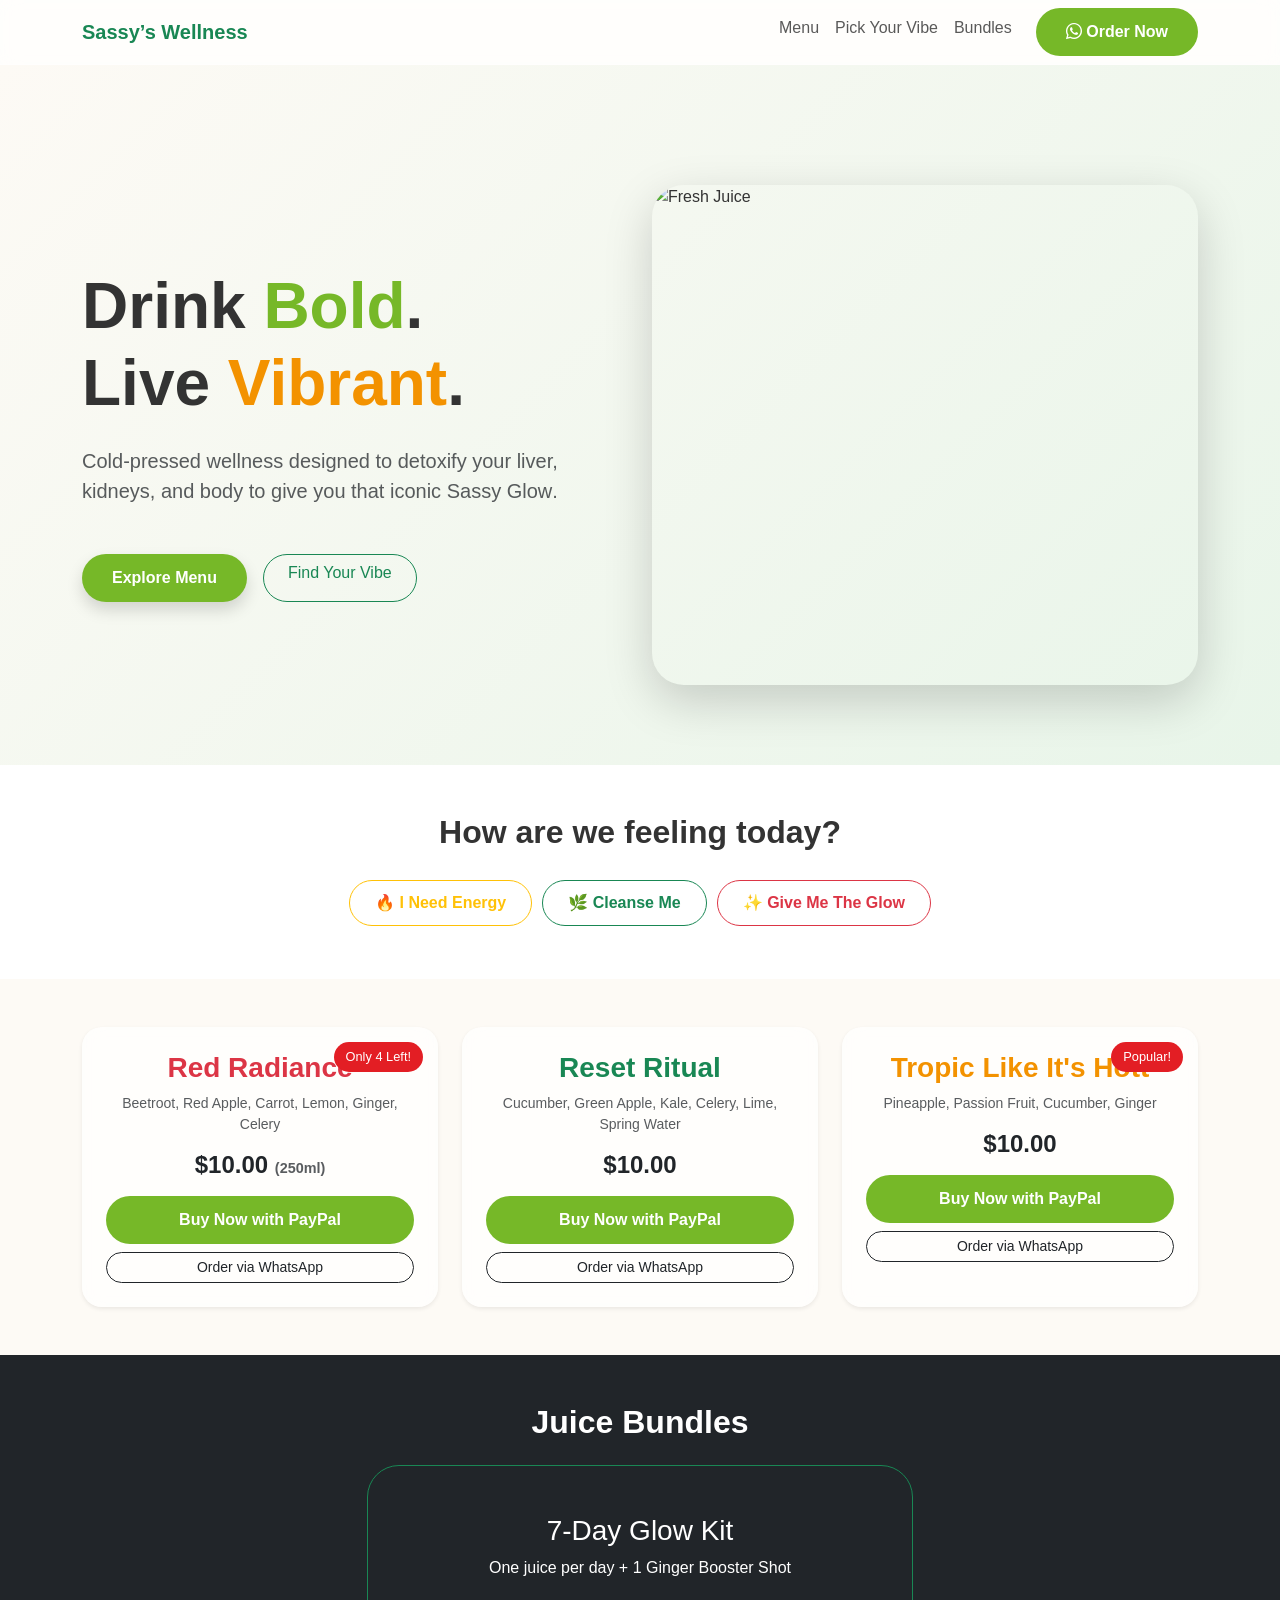
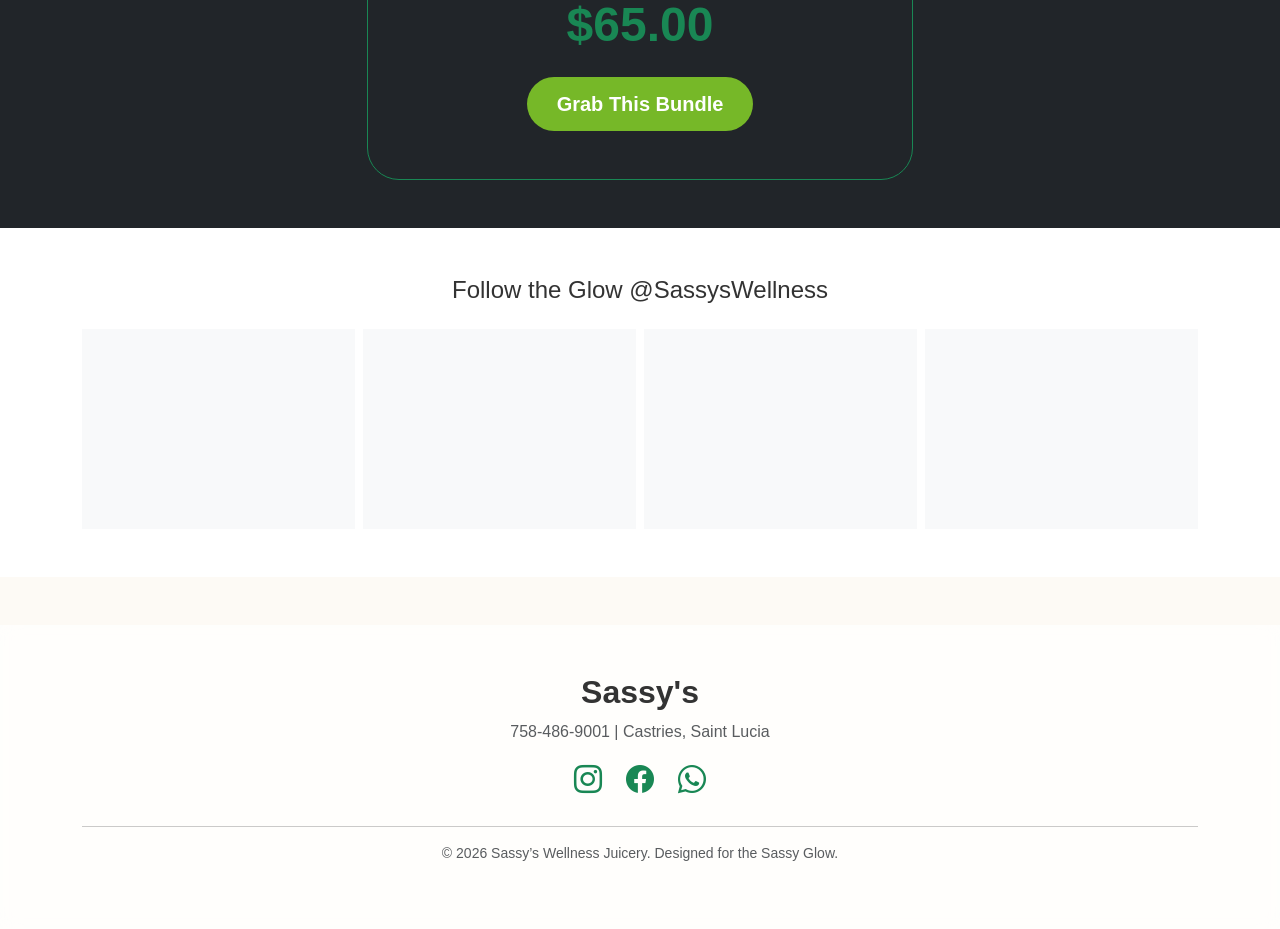
==== index2.html @ 605504d8 "Create index2.html" ====
<!DOCTYPE html>
<html lang="en">
<head>
    <meta charset="UTF-8">
    <meta name="viewport" content="width=device-width, initial-scale=1.0">
    <title>Sassy’s Wellness Juicery | Drink Bold. Live Vibrant.</title>
    
    <link href="https://cdn.jsdelivr.net/npm/bootstrap@5.3.2/dist/css/bootstrap.min.css" rel="stylesheet">
    <link href="https://unpkg.com/aos@2.3.1/dist/aos.css" rel="stylesheet">
    <link rel="stylesheet" href="https://cdn.jsdelivr.net/npm/bootstrap-icons@1.11.1/font/bootstrap-icons.css">
    
    <style>
        :root {
            --sassy-green: #76b828;
            --sassy-orange: #f39200;
            --sassy-red: #e31e24;
            --cream: #fdfaf5;
            --glass: rgba(255, 255, 255, 0.7);
        }

        body {
            font-family: 'Segoe UI', Roboto, sans-serif;
            background-color: var(--cream);
            color: #333;
            overflow-x: hidden;
        }

        /* Glassmorphism Styles */
        .glass-nav {
            background: var(--glass);
            backdrop-filter: blur(10px);
            border-bottom: 1px solid rgba(255,255,255,0.3);
        }

        .glass-card {
            background: var(--glass);
            backdrop-filter: blur(10px);
            border: 1px solid rgba(255,255,255,0.4);
            border-radius: 20px;
            transition: transform 0.3s ease;
        }

        .glass-card:hover {
            transform: translateY(-10px);
        }

        /* Hero Styling */
        .hero-section {
            padding: 120px 0 80px;
            background: linear-gradient(135deg, #fdfaf5 0%, #e8f5e9 100%);
        }

        .btn-sassy {
            background-color: var(--sassy-green);
            color: white;
            border-radius: 50px;
            padding: 12px 30px;
            font-weight: bold;
            border: none;
            transition: 0.3s;
        }

        .btn-sassy:hover {
            background-color: var(--sassy-orange);
            color: white;
            transform: scale(1.05);
        }

        /* Vibe Buttons */
        .vibe-btn {
            border-radius: 50px;
            margin: 5px;
            padding: 10px 25px;
            font-weight: 600;
        }

        /* Stock Counter Badge */
        .stock-badge {
            position: absolute;
            top: 15px;
            right: 15px;
            background: var(--sassy-red);
            color: white;
            font-size: 0.8rem;
            padding: 5px 12px;
            border-radius: 50px;
            animation: pulse 2s infinite;
        }

        @keyframes pulse {
            0% { transform: scale(1); }
            50% { transform: scale(1.05); }
            100% { transform: scale(1); }
        }

        .carousel-item img {
            height: 500px;
            object-fit: cover;
            border-radius: 25px;
        }
    </style>
</head>
<body>

    <nav class="navbar navbar-expand-lg sticky-top glass-nav">
        <div class="container">
            <a class="navbar-brand fw-bold text-success" href="#">Sassy’s Wellness</a>
            <button class="navbar-toggler" type="button" data-bs-toggle="collapse" data-bs-target="#navbarNav">
                <span class="navbar-toggler-icon"></span>
            </button>
            <div class="collapse navbar-collapse" id="navbarNav">
                <ul class="navbar-nav ms-auto text-center">
                    <li class="nav-item"><a class="nav-link" href="#menu">Menu</a></li>
                    <li class="nav-item"><a class="nav-link" href="#vibe">Pick Your Vibe</a></li>
                    <li class="nav-item"><a class="nav-link" href="#bundles">Bundles</a></li>
                    <li class="nav-item">
                        <a class="btn btn-sassy ms-lg-3" href="https://wa.me/17584869001?text=Hi%20Sassy!%20I%20want%20to%20order%20some%20fresh%20juice!">
                            <i class="bi bi-whatsapp"></i> Order Now
                        </a>
                    </li>
                </ul>
            </div>
        </div>
    </nav>

    <section class="hero-section">
        <div class="container">
            <div class="row align-items-center">
                <div class="col-lg-6" data-aos="fade-right">
                    <h1 class="display-3 fw-bold mb-4">Drink <span style="color:var(--sassy-green)">Bold</span>.<br>Live <span style="color:var(--sassy-orange)">Vibrant</span>.</h1>
                    <p class="lead mb-5 text-muted">Cold-pressed wellness designed to detoxify your liver, kidneys, and body to give you that iconic <strong>Sassy Glow</strong>.</p>
                    <div class="d-flex gap-3">
                        <a href="#menu" class="btn btn-sassy shadow">Explore Menu</a>
                        <a href="#vibe" class="btn btn-outline-success rounded-pill px-4">Find Your Vibe</a>
                    </div>
                </div>
                <div class="col-lg-6 mt-5 mt-lg-0" data-aos="zoom-in">
                    <div id="heroCarousel" class="carousel slide carousel-fade shadow-lg rounded-5 overflow-hidden" data-bs-ride="carousel">
                        <div class="carousel-inner">
                            <div class="carousel-item active" data-bs-interval="3000">
                                <img src="https://images.unsplash.com/photo-1622597467836-f308529f5573?auto=format&fit=crop&q=80&w=800" class="d-block w-100" alt="Fresh Juice">
                            </div>
                            <div class="carousel-item" data-bs-interval="3000">
                                <img src="https://images.unsplash.com/photo-1610970881699-44a55874c433?auto=format&fit=crop&q=80&w=800" class="d-block w-100" alt="Fruit Mix">
                            </div>
                            <div class="carousel-item" data-bs-interval="3000">
                                <img src="https://images.unsplash.com/photo-1547592166-23ac45744acd?auto=format&fit=crop&q=80&w=800" class="d-block w-100" alt="Lifestyle">
                            </div>
                            <div class="carousel-item" data-bs-interval="3000">
                                <img src="https://images.unsplash.com/photo-1613478223719-2ab802602423?auto=format&fit=crop&q=80&w=800" class="d-block w-100" alt="Bottled Wellness">
                            </div>
                        </div>
                    </div>
                </div>
            </div>
        </div>
    </section>

    <section id="vibe" class="py-5 text-center bg-white">
        <div class="container" data-aos="fade-up">
            <h2 class="fw-bold mb-4">How are we feeling today?</h2>
            <div class="d-flex justify-content-center flex-wrap">
                <button class="btn btn-outline-warning vibe-btn" onclick="filterMenu('energy')">🔥 I Need Energy</button>
                <button class="btn btn-outline-success vibe-btn" onclick="filterMenu('detox')">🌿 Cleanse Me</button>
                <button class="btn btn-outline-danger vibe-btn" onclick="filterMenu('glow')">✨ Give Me The Glow</button>
            </div>
        </div>
    </section>

    <section id="menu" class="py-5">
        <div class="container">
            <div class="row g-4">
                <div class="col-md-4" data-aos="fade-up">
                    <div class="card glass-card h-100 shadow-sm border-0 position-relative">
                        <span class="stock-badge">Only 4 Left!</span>
                        <div class="p-4 text-center">
                            <h3 class="fw-bold text-danger">Red Radiance</h3>
                            <p class="small text-muted">Beetroot, Red Apple, Carrot, Lemon, Ginger, Celery</p>
                            <h4 class="fw-bold mb-3">$10.00 <small class="text-muted" style="font-size:0.6em">(250ml)</small></h4>
                            <form action="https://www.paypal.com/cgi-bin/webscr" method="post" target="_top">
                                <input type="hidden" name="cmd" value="_xclick">
                                <input type="hidden" name="business" value="your-email@example.com">
                                <input type="hidden" name="item_name" value="Red Radiance Juice">
                                <input type="hidden" name="amount" value="10.00">
                                <button type="submit" class="btn btn-sassy w-100 mb-2">Buy Now with PayPal</button>
                            </form>
                            <a href="https://wa.me/17584869001?text=Order:%20Red%20Radiance" class="btn btn-outline-dark btn-sm w-100 rounded-pill">Order via WhatsApp</a>
                        </div>
                    </div>
                </div>

                <div class="col-md-4" data-aos="fade-up" data-aos-delay="100">
                    <div class="card glass-card h-100 shadow-sm border-0">
                        <div class="p-4 text-center">
                            <h3 class="fw-bold text-success">Reset Ritual</h3>
                            <p class="small text-muted">Cucumber, Green Apple, Kale, Celery, Lime, Spring Water</p>
                            <h4 class="fw-bold mb-3">$10.00</h4>
                            <button class="btn btn-sassy w-100 mb-2">Buy Now with PayPal</button>
                            <a href="https://wa.me/17584869001?text=Order:%20Reset%20Ritual" class="btn btn-outline-dark btn-sm w-100 rounded-pill">Order via WhatsApp</a>
                        </div>
                    </div>
                </div>

                <div class="col-md-4" data-aos="fade-up" data-aos-delay="200">
                    <div class="card glass-card h-100 shadow-sm border-0">
                        <span class="stock-badge">Popular!</span>
                        <div class="p-4 text-center">
                            <h3 class="fw-bold" style="color:var(--sassy-orange)">Tropic Like It's Hott</h3>
                            <p class="small text-muted">Pineapple, Passion Fruit, Cucumber, Ginger</p>
                            <h4 class="fw-bold mb-3">$10.00</h4>
                            <button class="btn btn-sassy w-100 mb-2">Buy Now with PayPal</button>
                            <a href="https://wa.me/17584869001?text=Order:%20Tropic%20Like%20Its%20Hott" class="btn btn-outline-dark btn-sm w-100 rounded-pill">Order via WhatsApp</a>
                        </div>
                    </div>
                </div>
            </div>
        </div>
    </section>

    <section id="bundles" class="py-5 bg-dark text-white text-center">
        <div class="container" data-aos="zoom-in">
            <h2 class="fw-bold mb-4">Juice Bundles</h2>
            <div class="row justify-content-center">
                <div class="col-md-6">
                    <div class="p-5 border border-success rounded-5">
                        <h3>7-Day Glow Kit</h3>
                        <p>One juice per day + 1 Ginger Booster Shot</p>
                        <h2 class="display-5 fw-bold text-success">$65.00</h2>
                        <button class="btn btn-sassy btn-lg mt-3">Grab This Bundle</button>
                    </div>
                </div>
            </div>
        </div>
    </section>

    <section class="py-5 bg-white text-center">
        <div class="container" data-aos="fade-up">
            <h4 class="mb-4">Follow the Glow @SassysWellness</h4>
            <div class="row g-2">
                <div class="col-3"><div class="bg-light" style="height:200px"></div></div>
                <div class="col-3"><div class="bg-light" style="height:200px"></div></div>
                <div class="col-3"><div class="bg-light" style="height:200px"></div></div>
                <div class="col-3"><div class="bg-light" style="height:200px"></div></div>
            </div>
        </div>
    </section>

    <footer class="py-5 glass-nav mt-5">
        <div class="container text-center">
            <h2 class="fw-bold">Sassy's</h2>
            <p class="text-muted">758-486-9001 | Castries, Saint Lucia</p>
            <div class="d-flex justify-content-center gap-4 mb-4">
                <a href="#" class="fs-3 text-success"><i class="bi bi-instagram"></i></a>
                <a href="#" class="fs-3 text-success"><i class="bi bi-facebook"></i></a>
                <a href="https://wa.me/17584869001" class="fs-3 text-success"><i class="bi bi-whatsapp"></i></a>
            </div>
            <hr>
            <p class="small text-muted">&copy; 2026 Sassy’s Wellness Juicery. Designed for the Sassy Glow.</p>
        </div>
    </footer>

    <script src="https://cdn.jsdelivr.net/npm/bootstrap@5.3.2/dist/js/bootstrap.bundle.min.js"></script>
    <script src="https://unpkg.com/aos@2.3.1/dist/aos.js"></script>
    <script>
        AOS.init({
            duration: 800,
            once: true
        });

        function filterMenu(vibe) {
            alert("Sassy Tip: Picking the '" + vibe + "' vibe will now highlight the best juices for your mood below!");
            // This would trigger a filter animation in a full production site
        }
    </script>
</body>
</html>
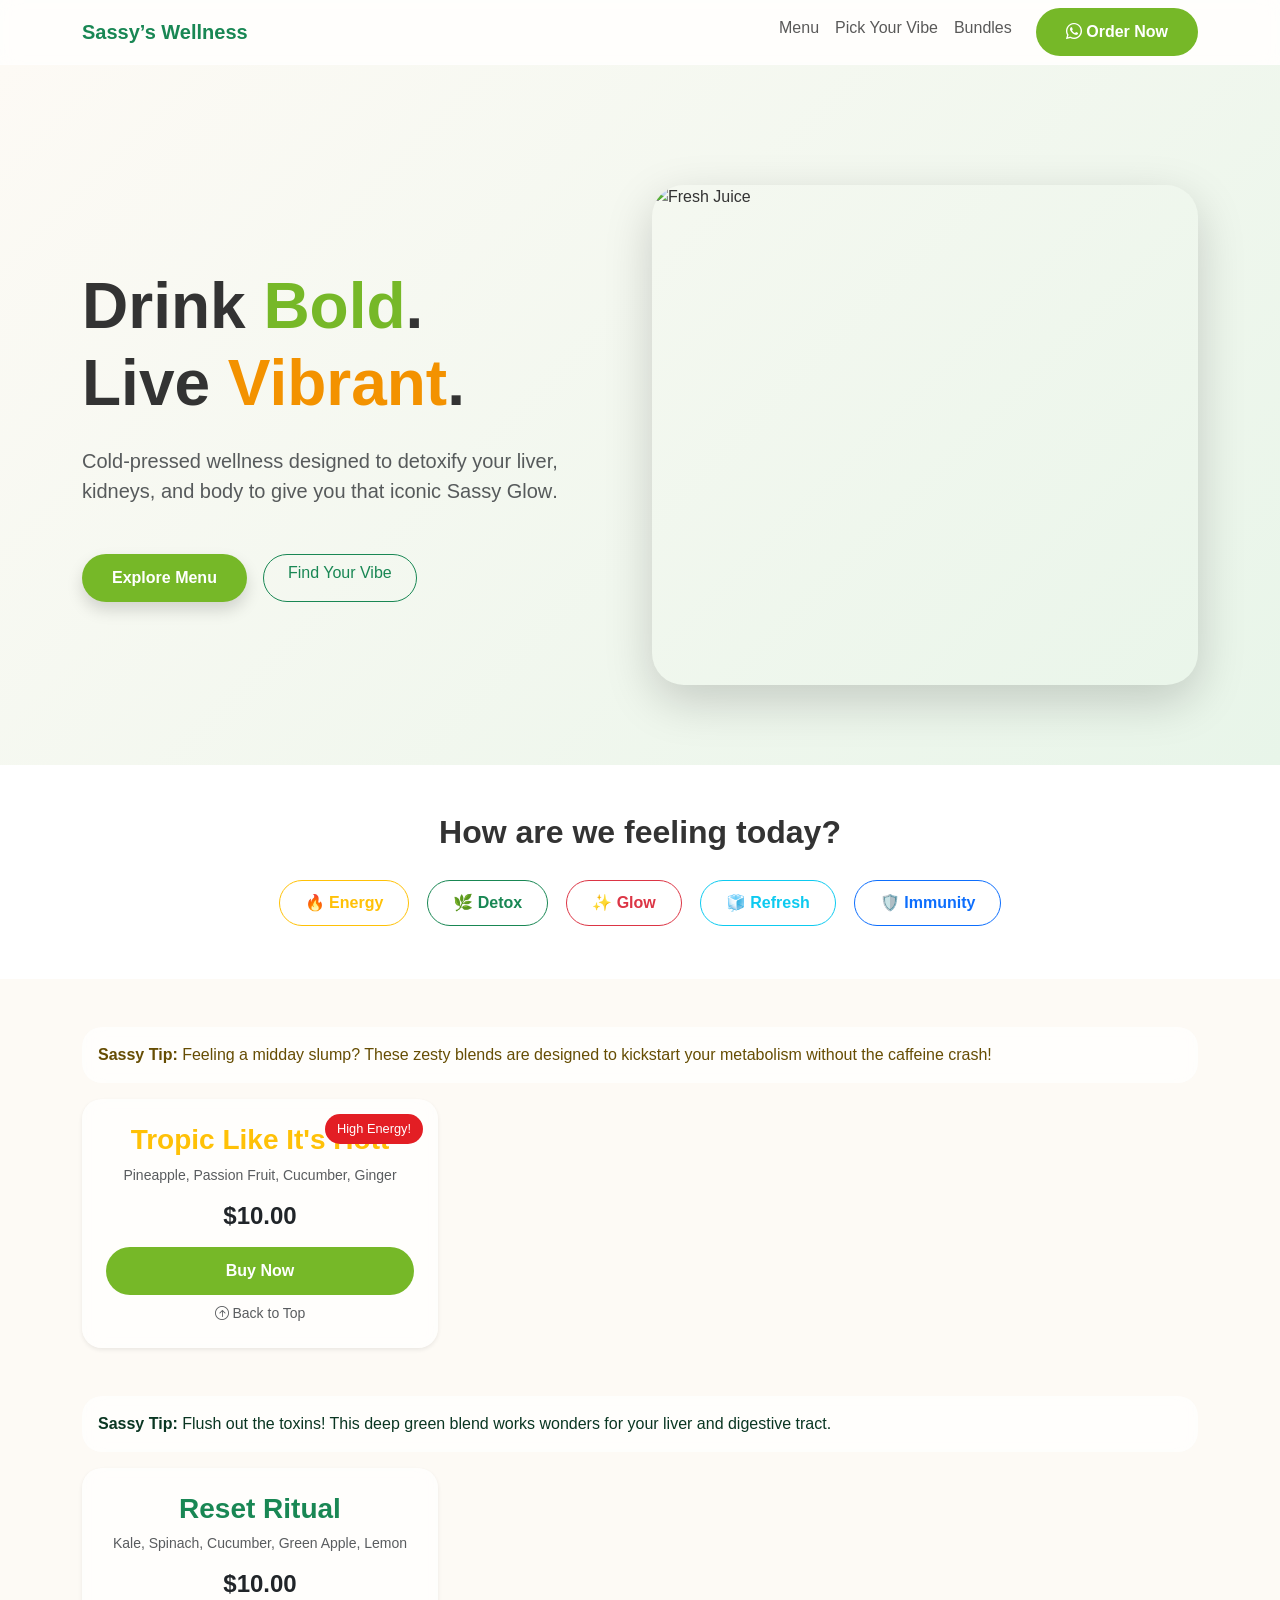
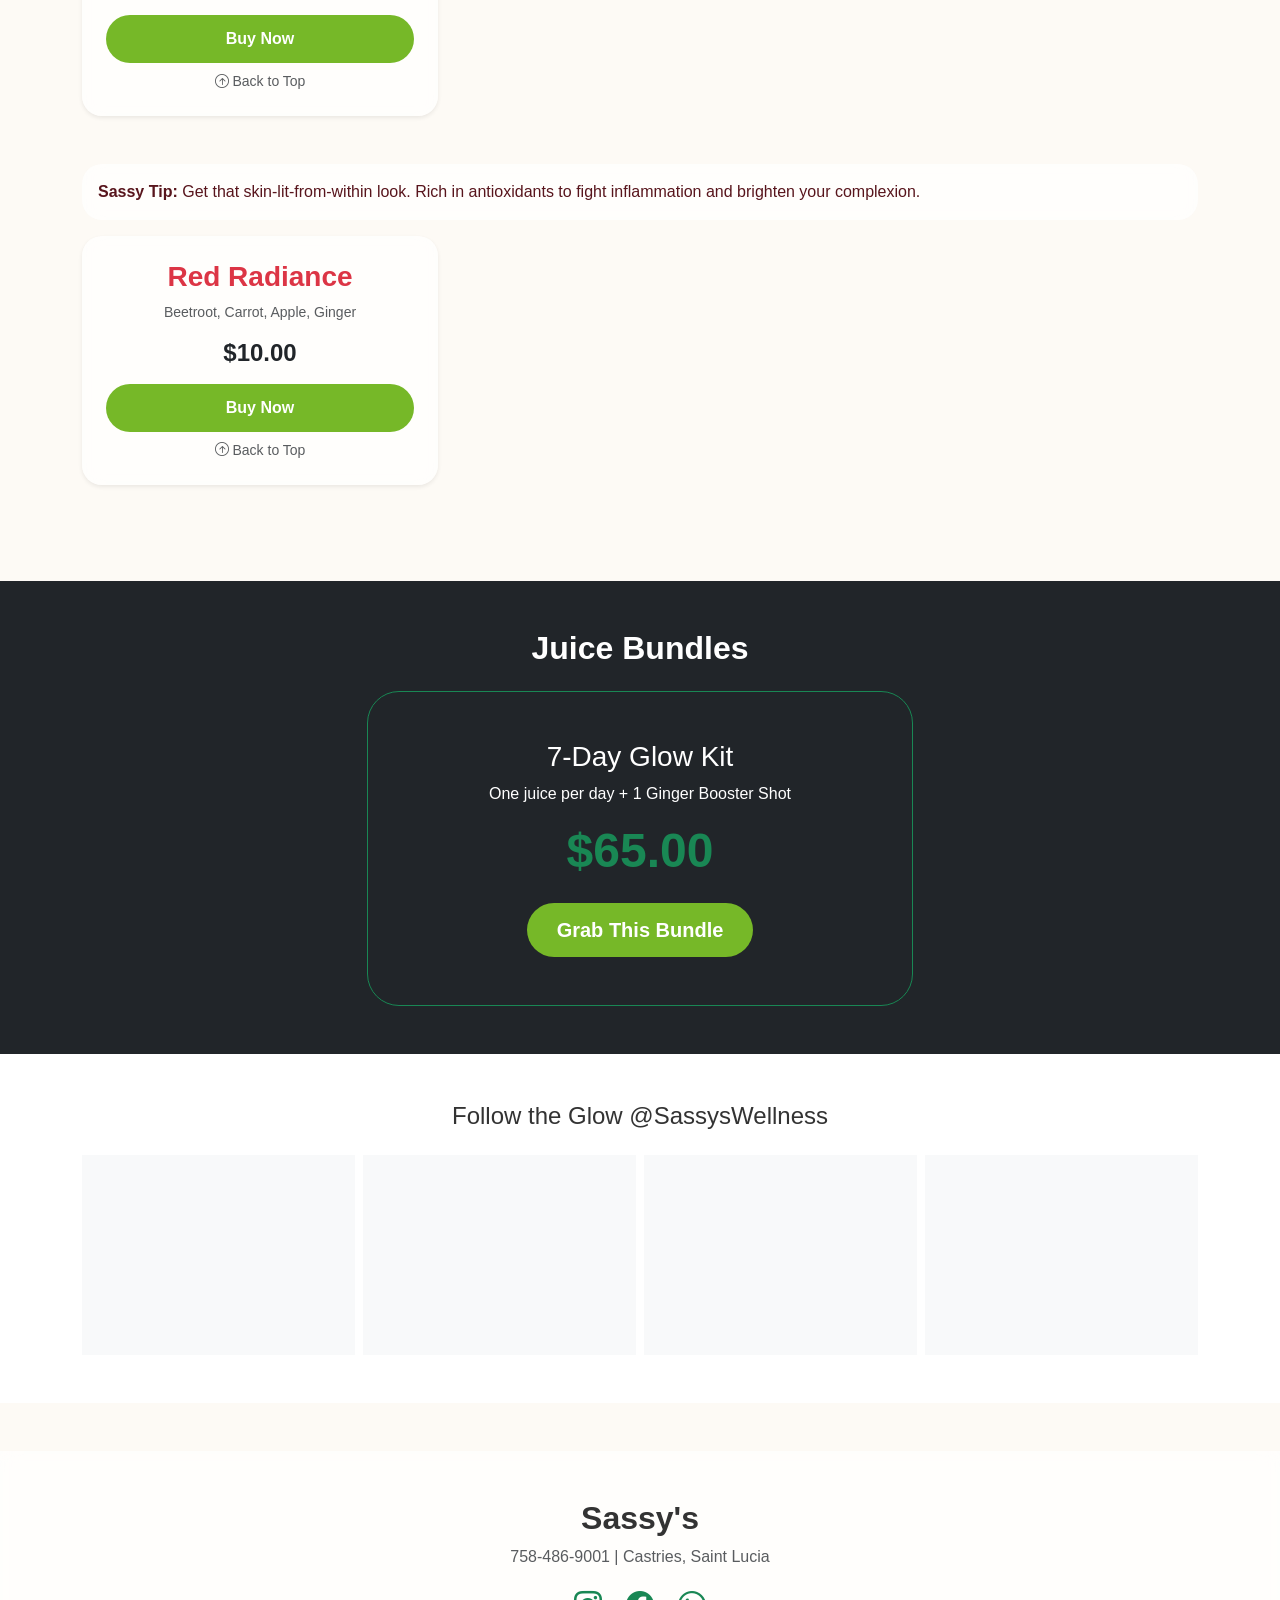
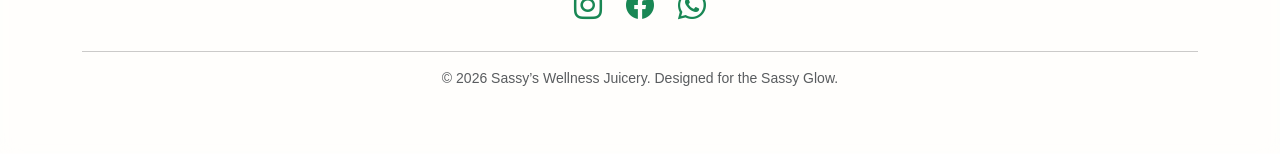
==== commit 63542da6: "Update index2.html" ====
--- a/index2.html
+++ b/index2.html
@@ -122,7 +122,8 @@
             </div>
         </div>
     </nav>
-
+    
+<!-- HERO -->
     <section class="hero-section">
         <div class="container">
             <div class="row align-items-center">
@@ -156,67 +157,80 @@
         </div>
     </section>
 
+    <!-- VIBE -->
     <section id="vibe" class="py-5 text-center bg-white">
-        <div class="container" data-aos="fade-up">
-            <h2 class="fw-bold mb-4">How are we feeling today?</h2>
-            <div class="d-flex justify-content-center flex-wrap">
-                <button class="btn btn-outline-warning vibe-btn" onclick="filterMenu('energy')">🔥 I Need Energy</button>
-                <button class="btn btn-outline-success vibe-btn" onclick="filterMenu('detox')">🌿 Cleanse Me</button>
-                <button class="btn btn-outline-danger vibe-btn" onclick="filterMenu('glow')">✨ Give Me The Glow</button>
-            </div>
-        </div>
-    </section>
-
+    <div class="container" data-aos="fade-up">
+        <h2 class="fw-bold mb-4">How are we feeling today?</h2>
+        <div class="d-flex justify-content-center flex-wrap gap-2">
+            <a href="#energy-section" class="btn btn-outline-warning vibe-btn">🔥 Energy</a>
+            <a href="#detox-section" class="btn btn-outline-success vibe-btn">🌿 Detox</a>
+            <a href="#glow-section" class="btn btn-outline-danger vibe-btn">✨ Glow</a>
+            <a href="#refresh-section" class="btn btn-outline-info vibe-btn">🧊 Refresh</a>
+            <a href="#immunity-section" class="btn btn-outline-primary vibe-btn">🛡️ Immunity</a>
+        </div>
+    </div>
+</section>
+
+<!-- MENU -->
     <section id="menu" class="py-5">
-        <div class="container">
+    <div class="container">
+        
+        <div id="energy-section" class="mb-5" data-aos="fade-up">
+            <div class="alert alert-warning border-0 glass-card">
+                <strong>Sassy Tip:</strong> Feeling a midday slump? These zesty blends are designed to kickstart your metabolism without the caffeine crash!
+            </div>
             <div class="row g-4">
-                <div class="col-md-4" data-aos="fade-up">
-                    <div class="card glass-card h-100 shadow-sm border-0 position-relative">
-                        <span class="stock-badge">Only 4 Left!</span>
-                        <div class="p-4 text-center">
-                            <h3 class="fw-bold text-danger">Red Radiance</h3>
-                            <p class="small text-muted">Beetroot, Red Apple, Carrot, Lemon, Ginger, Celery</p>
-                            <h4 class="fw-bold mb-3">$10.00 <small class="text-muted" style="font-size:0.6em">(250ml)</small></h4>
-                            <form action="https://www.paypal.com/cgi-bin/webscr" method="post" target="_top">
-                                <input type="hidden" name="cmd" value="_xclick">
-                                <input type="hidden" name="business" value="your-email@example.com">
-                                <input type="hidden" name="item_name" value="Red Radiance Juice">
-                                <input type="hidden" name="amount" value="10.00">
-                                <button type="submit" class="btn btn-sassy w-100 mb-2">Buy Now with PayPal</button>
-                            </form>
-                            <a href="https://wa.me/17584869001?text=Order:%20Red%20Radiance" class="btn btn-outline-dark btn-sm w-100 rounded-pill">Order via WhatsApp</a>
-                        </div>
-                    </div>
-                </div>
-
-                <div class="col-md-4" data-aos="fade-up" data-aos-delay="100">
-                    <div class="card glass-card h-100 shadow-sm border-0">
-                        <div class="p-4 text-center">
-                            <h3 class="fw-bold text-success">Reset Ritual</h3>
-                            <p class="small text-muted">Cucumber, Green Apple, Kale, Celery, Lime, Spring Water</p>
-                            <h4 class="fw-bold mb-3">$10.00</h4>
-                            <button class="btn btn-sassy w-100 mb-2">Buy Now with PayPal</button>
-                            <a href="https://wa.me/17584869001?text=Order:%20Reset%20Ritual" class="btn btn-outline-dark btn-sm w-100 rounded-pill">Order via WhatsApp</a>
-                        </div>
-                    </div>
-                </div>
-
-                <div class="col-md-4" data-aos="fade-up" data-aos-delay="200">
-                    <div class="card glass-card h-100 shadow-sm border-0">
-                        <span class="stock-badge">Popular!</span>
-                        <div class="p-4 text-center">
-                            <h3 class="fw-bold" style="color:var(--sassy-orange)">Tropic Like It's Hott</h3>
-                            <p class="small text-muted">Pineapple, Passion Fruit, Cucumber, Ginger</p>
-                            <h4 class="fw-bold mb-3">$10.00</h4>
-                            <button class="btn btn-sassy w-100 mb-2">Buy Now with PayPal</button>
-                            <a href="https://wa.me/17584869001?text=Order:%20Tropic%20Like%20Its%20Hott" class="btn btn-outline-dark btn-sm w-100 rounded-pill">Order via WhatsApp</a>
-                        </div>
-                    </div>
-                </div>
-            </div>
-        </div>
-    </section>
-
+                <div class="col-md-4">
+                    <div class="card glass-card h-100 shadow-sm border-0 position-relative p-4 text-center">
+                        <span class="stock-badge">High Energy!</span>
+                        <h3 class="fw-bold text-warning">Tropic Like It's Hott</h3>
+                        <p class="small text-muted">Pineapple, Passion Fruit, Cucumber, Ginger</p>
+                        <h4 class="fw-bold mb-3">$10.00</h4>
+                        <button class="btn btn-sassy w-100 mb-2">Buy Now</button>
+                        <a href="#vibe" class="text-decoration-none small text-muted"><i class="bi bi-arrow-up-circle"></i> Back to Top</a>
+                    </div>
+                </div>
+                </div>
+        </div>
+
+        <div id="detox-section" class="mb-5" data-aos="fade-up">
+            <div class="alert alert-success border-0 glass-card">
+                <strong>Sassy Tip:</strong> Flush out the toxins! This deep green blend works wonders for your liver and digestive tract.
+            </div>
+            <div class="row g-4">
+                <div class="col-md-4">
+                    <div class="card glass-card h-100 shadow-sm border-0 p-4 text-center">
+                        <h3 class="fw-bold text-success">Reset Ritual</h3>
+                        <p class="small text-muted">Kale, Spinach, Cucumber, Green Apple, Lemon</p>
+                        <h4 class="fw-bold mb-3">$10.00</h4>
+                        <button class="btn btn-sassy w-100 mb-2">Buy Now</button>
+                        <a href="#vibe" class="text-decoration-none small text-muted"><i class="bi bi-arrow-up-circle"></i> Back to Top</a>
+                    </div>
+                </div>
+            </div>
+        </div>
+
+        <div id="glow-section" class="mb-5" data-aos="fade-up">
+            <div class="alert alert-danger border-0 glass-card">
+                <strong>Sassy Tip:</strong> Get that skin-lit-from-within look. Rich in antioxidants to fight inflammation and brighten your complexion.
+            </div>
+            <div class="row g-4">
+                <div class="col-md-4">
+                    <div class="card glass-card h-100 shadow-sm border-0 p-4 text-center">
+                        <h3 class="fw-bold text-danger">Red Radiance</h3>
+                        <p class="small text-muted">Beetroot, Carrot, Apple, Ginger</p>
+                        <h4 class="fw-bold mb-3">$10.00</h4>
+                        <button class="btn btn-sassy w-100 mb-2">Buy Now</button>
+                        <a href="#vibe" class="text-decoration-none small text-muted"><i class="bi bi-arrow-up-circle"></i> Back to Top</a>
+                    </div>
+                </div>
+            </div>
+        </div>
+
+    </div>
+</section>
+
+<!-- BUNDLES -->
     <section id="bundles" class="py-5 bg-dark text-white text-center">
         <div class="container" data-aos="zoom-in">
             <h2 class="fw-bold mb-4">Juice Bundles</h2>
@@ -233,6 +247,7 @@
         </div>
     </section>
 
+    <!-- SOCIAL PROOF -->
     <section class="py-5 bg-white text-center">
         <div class="container" data-aos="fade-up">
             <h4 class="mb-4">Follow the Glow @SassysWellness</h4>
@@ -271,6 +286,22 @@
             alert("Sassy Tip: Picking the '" + vibe + "' vibe will now highlight the best juices for your mood below!");
             // This would trigger a filter animation in a full production site
         }
+
+    
+    // Smooth scroll for all anchor links
+    document.querySelectorAll('a[href^="#"]').forEach(anchor => {
+        anchor.addEventListener('click', function (e) {
+            e.preventDefault();
+            const target = document.querySelector(this.getAttribute('href'));
+            if (target) {
+                window.scrollTo({
+                    top: target.offsetTop - 80, // Adjust for sticky navbar height
+                    behavior: 'smooth'
+                });
+            }
+        });
+    });
+
     </script>
 </body>
 </html>
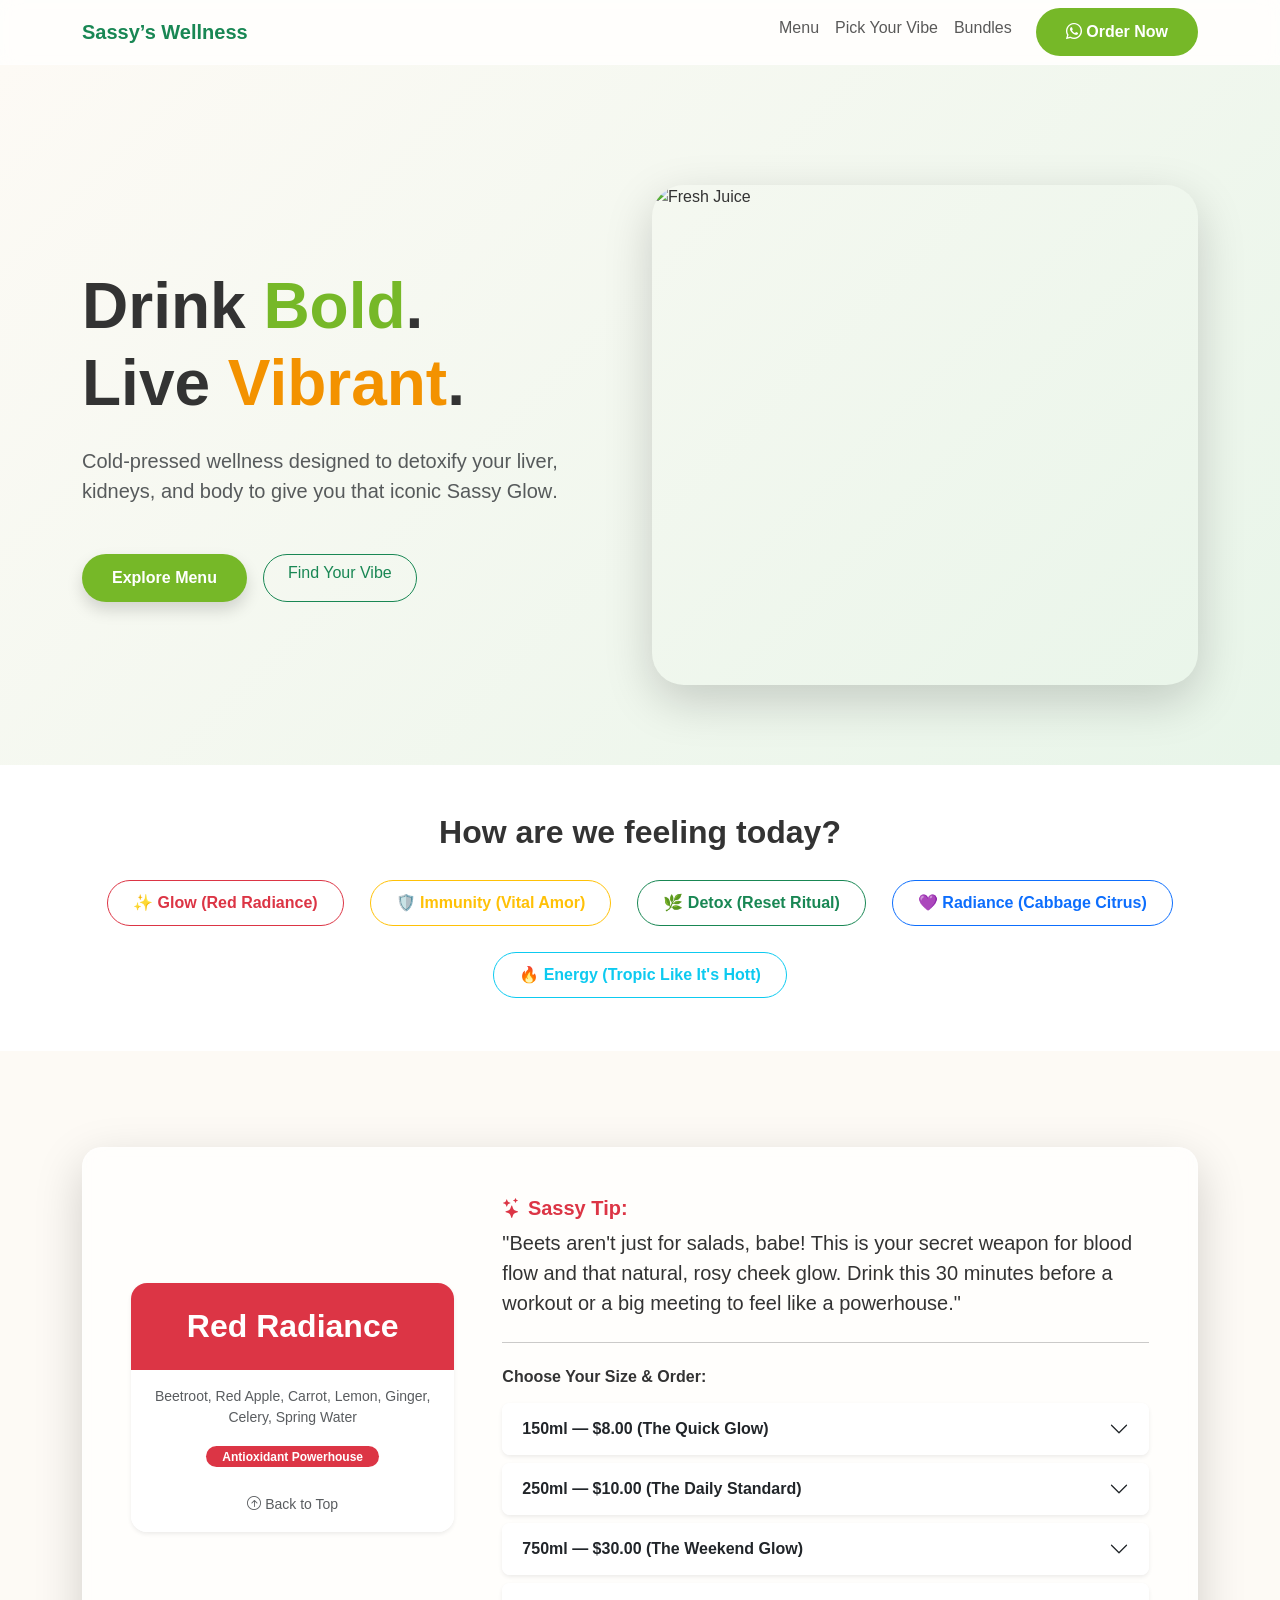
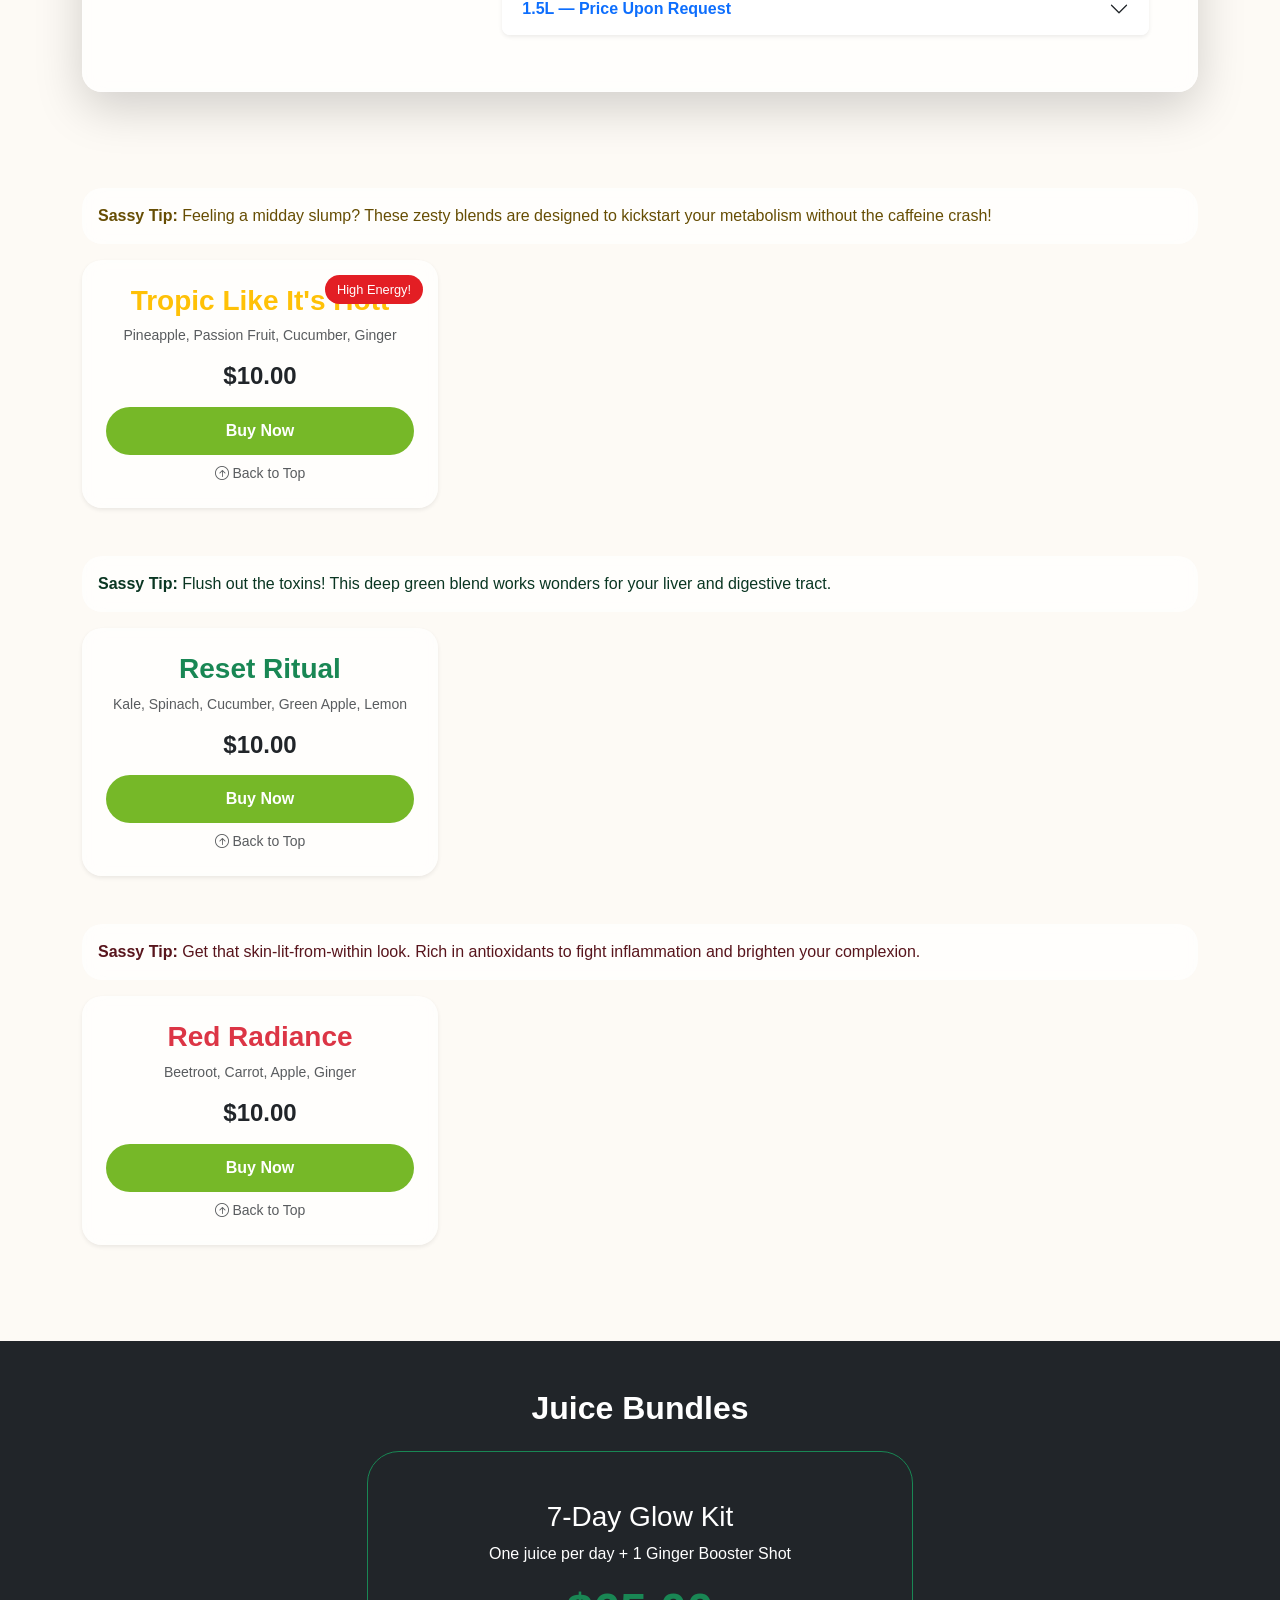
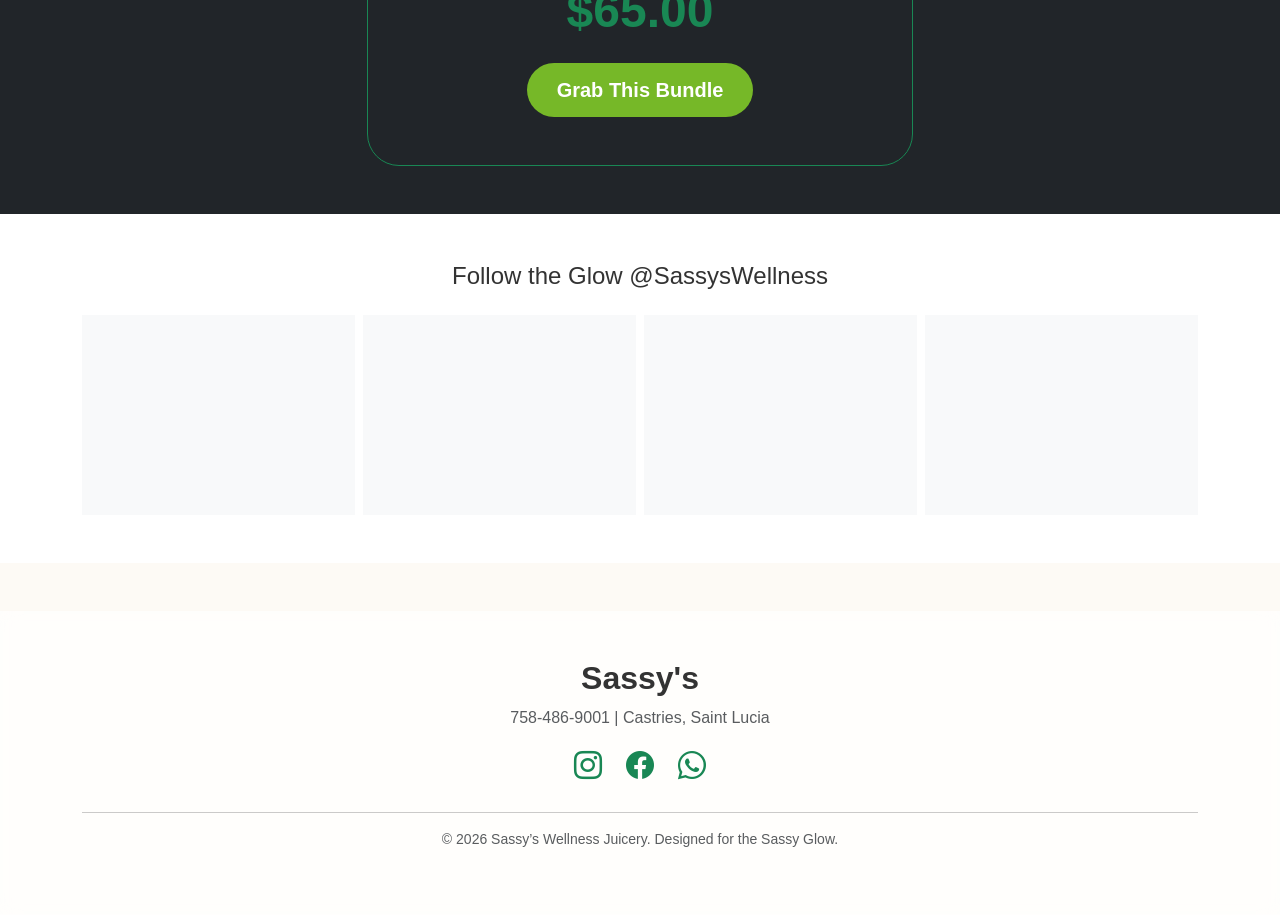
==== commit 236f6afd: "Update index2.html" ====
--- a/index2.html
+++ b/index2.html
@@ -161,19 +161,121 @@
     <section id="vibe" class="py-5 text-center bg-white">
     <div class="container" data-aos="fade-up">
         <h2 class="fw-bold mb-4">How are we feeling today?</h2>
-        <div class="d-flex justify-content-center flex-wrap gap-2">
-            <a href="#energy-section" class="btn btn-outline-warning vibe-btn">🔥 Energy</a>
-            <a href="#detox-section" class="btn btn-outline-success vibe-btn">🌿 Detox</a>
-            <a href="#glow-section" class="btn btn-outline-danger vibe-btn">✨ Glow</a>
-            <a href="#refresh-section" class="btn btn-outline-info vibe-btn">🧊 Refresh</a>
-            <a href="#immunity-section" class="btn btn-outline-primary vibe-btn">🛡️ Immunity</a>
-        </div>
+        <div class="d-flex justify-content-center flex-wrap gap-3" data-aos="fade-up">
+    <a href="#vibe-red" class="btn btn-outline-danger vibe-btn">✨ Glow (Red Radiance)</a>
+    <a href="#vibe-vital" class="btn btn-outline-warning vibe-btn">🛡️ Immunity (Vital Amor)</a>
+    <a href="#vibe-reset" class="btn btn-outline-success vibe-btn">🌿 Detox (Reset Ritual)</a>
+    <a href="#vibe-cabbage" class="btn btn-outline-primary vibe-btn">💜 Radiance (Cabbage Citrus)</a>
+    <a href="#vibe-tropic" class="btn btn-outline-info vibe-btn">🔥 Energy (Tropic Like It's Hott)</a>
+</div>
+
     </div>
 </section>
 
 <!-- MENU -->
     <section id="menu" class="py-5">
     <div class="container">
+        
+ <!-- Red Vibe -->
+        <section id="vibe-red" class="py-5" data-aos="fade-right">
+    <div class="container glass-card p-4 p-md-5 mb-5 shadow-lg">
+        <div class="row align-items-center">
+            
+            <div class="col-lg-4 text-center">
+                <div class="card border-0 shadow-sm rounded-4 overflow-hidden mb-4">
+                    <div class="bg-danger py-4 text-white">
+                        <h2 class="fw-bold mb-0">Red Radiance</h2>
+                    </div>
+                    <div class="card-body bg-white">
+                        <p class="text-muted small">Beetroot, Red Apple, Carrot, Lemon, Ginger, Celery, Spring Water</p>
+                        <span class="badge bg-danger rounded-pill px-3">Antioxidant Powerhouse</span>
+                        <div class="mt-4">
+                            <a href="#vibe" class="text-decoration-none small text-muted">
+                                <i class="bi bi-arrow-up-circle"></i> Back to Top
+                            </a>
+                        </div>
+                    </div>
+                </div>
+            </div>
+
+            <div class="col-lg-8">
+                <div class="ps-lg-4">
+                    <h5 class="text-danger fw-bold"><i class="bi bi-stars"></i> Sassy Tip:</h5>
+                    <p class="lead italic">"Beets aren't just for salads, babe! This is your secret weapon for blood flow and that natural, rosy cheek glow. Drink this 30 minutes before a workout or a big meeting to feel like a powerhouse."</p>
+                    
+                    <hr class="my-4">
+
+                    <h6 class="fw-bold mb-3">Choose Your Size & Order:</h6>
+                    <div class="accordion" id="accordionRed">
+                        <div class="accordion-item border-0 mb-2 shadow-sm rounded-3 overflow-hidden">
+                            <h2 class="accordion-header">
+                                <button class="accordion-button collapsed fw-bold" type="button" data-bs-toggle="collapse" data-bs-target="#red150">
+                                    150ml — $8.00 (The Quick Glow)
+                                </button>
+                            </h2>
+                            <div id="red150" class="accordion-collapse collapse" data-bs-parent="#accordionRed">
+                                <div class="accordion-body d-flex justify-content-between align-items-center bg-light">
+                                    <span>Perfect for a nutrient shot on the go.</span>
+                                    <a href="https://wa.me/17584869001?text=I%20would%20like%20to%20order%20the%20Red%20Radiance%20150ml%20for%20$8,%20please!" class="btn btn-success btn-sm rounded-pill">
+                                        <i class="bi bi-whatsapp"></i> Order Now
+                                    </a>
+                                </div>
+                            </div>
+                        </div>
+
+                        <div class="accordion-item border-0 mb-2 shadow-sm rounded-3 overflow-hidden">
+                            <h2 class="accordion-header">
+                                <button class="accordion-button collapsed fw-bold" type="button" data-bs-toggle="collapse" data-bs-target="#red250">
+                                    250ml — $10.00 (The Daily Standard)
+                                </button>
+                            </h2>
+                            <div id="red250" class="accordion-collapse collapse" data-bs-parent="#accordionRed">
+                                <div class="accordion-body d-flex justify-content-between align-items-center bg-light">
+                                    <span>Our most popular size for consistent results.</span>
+                                    <a href="https://wa.me/17584869001?text=I%20would%20like%20to%20order%20the%20Red%20Radiance%20250ml%20for%20$10,%20please!" class="btn btn-success btn-sm rounded-pill">
+                                        <i class="bi bi-whatsapp"></i> Order Now
+                                    </a>
+                                </div>
+                            </div>
+                        </div>
+
+                        <div class="accordion-item border-0 mb-2 shadow-sm rounded-3 overflow-hidden">
+                            <h2 class="accordion-header">
+                                <button class="accordion-button collapsed fw-bold" type="button" data-bs-toggle="collapse" data-bs-target="#red750">
+                                    750ml — $30.00 (The Weekend Glow)
+                                </button>
+                            </h2>
+                            <div id="red750" class="accordion-collapse collapse" data-bs-parent="#accordionRed">
+                                <div class="accordion-body d-flex justify-content-between align-items-center bg-light">
+                                    <span>Share the glow or stock up for 48 hours.</span>
+                                    <a href="https://wa.me/17584869001?text=I%20would%20like%20to%20order%20the%20Red%20Radiance%20750ml%20for%20$30,%20please!" class="btn btn-success btn-sm rounded-pill">
+                                        <i class="bi bi-whatsapp"></i> Order Now
+                                    </a>
+                                </div>
+                            </div>
+                        </div>
+
+                        <div class="accordion-item border-0 mb-2 shadow-sm rounded-3 overflow-hidden">
+                            <h2 class="accordion-header">
+                                <button class="accordion-button collapsed fw-bold text-primary" type="button" data-bs-toggle="collapse" data-bs-target="#red15">
+                                    1.5L — Price Upon Request
+                                </button>
+                            </h2>
+                            <div id="red15" class="accordion-collapse collapse" data-bs-parent="#accordionRed">
+                                <div class="accordion-body d-flex justify-content-between align-items-center bg-light">
+                                    <span>Bulk orders for events or intense detox.</span>
+                                    <a href="https://wa.me/17584869001?text=I'm%20interested%20in%20a%20bulk%201.5L%20order%20of%20Red%20Radiance.%20Please%20provide%20a%20quote!" class="btn btn-primary btn-sm rounded-pill">
+                                        <i class="bi bi-chat-dots"></i> Get Quote
+                                    </a>
+                                </div>
+                            </div>
+                        </div>
+                    </div> </div>
+            </div>
+        </div>
+    </div>
+</section>
+
         
         <div id="energy-section" class="mb-5" data-aos="fade-up">
             <div class="alert alert-warning border-0 glass-card">
